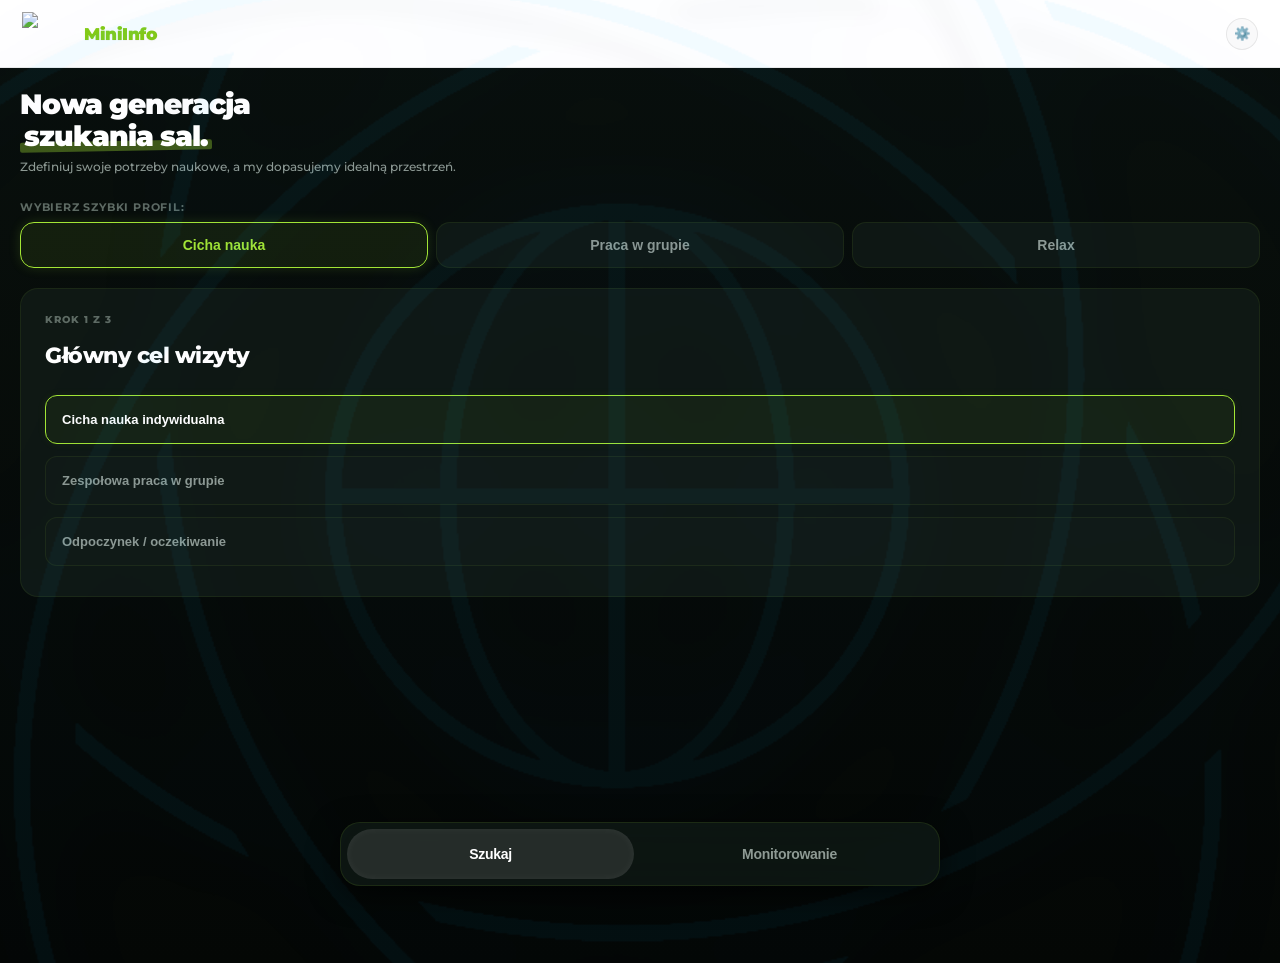
==== index.html @ 2d93aee8 "nono" ====
<!DOCTYPE html>
<html lang="pl">

<head>
    <meta charset="UTF-8">
    <meta name="viewport" content="width=device-width, initial-scale=1.0">
    <title>MiniInfo - Nowa Generacja Wyszukiwania</title>
    <link rel="stylesheet" href="styles.css">
    <link href="https://fonts.googleapis.com/css2?family=Montserrat:wght@400;500;600;700;800;900&display=swap"
        rel="stylesheet">
</head>

<body>

    <!-- App Wrapper -->
    <div class="app-wrapper">
        <!-- Tło ze znakiem wodnym -->
        <img src="mini_niebieski.png" class="watermark-bg" alt="watermark">

        <!-- App Header -->
        <header class="app-header">
            <div class="header-brand">
                <img src="../../raport3/logo_mini.png" alt="Logo" class="mini-logo">
                <span class="brand-title">MiniInfo</span>
            </div>
            <button class="btn-diag-toggle" onclick="toggleDiagnostic()" title="Konsola deweloperska">
                <span class="gear-icon">⚙️</span>
            </button>
        </header>

        <!-- Main Content Area -->
        <div class="app-content" id="app-content-scroll">

            <!-- SCREEN 1: PROFILE & SURVEY (ACTIVE BY DEFAULT) -->
            <div class="app-screen active" id="screen-profile">
                <!-- SURVEY VIEW -->
                <div id="survey-view" style="display: flex; flex-direction: column; gap: 20px;">

                    <!-- Hero Heading with Marker Highlight (Custom Human Look) -->
                    <div class="screen-hero">
                        <h2>Nowa generacja <br><span class="hero-highlight">szukania sal.</span></h2>
                        <p>Zdefiniuj swoje potrzeby naukowe, a my dopasujemy idealną przestrzeń.</p>
                    </div>

                    <!-- Profile Presets (Capsule style) -->
                    <div class="presets-section">
                        <span class="section-label">Wybierz szybki profil:</span>
                        <div class="profiles-group">
                            <button class="btn btn-profile active" id="prof-badacz"
                                onclick="selectPresetProfile('badacz')">
                                <span>Cicha nauka</span>
                            </button>
                            <button class="btn btn-profile" id="prof-projektant"
                                onclick="selectPresetProfile('projektant')">
                                <span>Praca w grupie</span>
                            </button>
                            <button class="btn btn-profile" id="prof-konsultant"
                                onclick="selectPresetProfile('konsultant')">
                                <span>Relax</span>
                            </button>
                        </div>
                    </div>

                    <!-- Minimalistic Survey Cards (Wizard layout) -->
                    <div class="survey-wizard">

                        <!-- Question 1 -->
                        <div class="survey-step" id="step-1">
                            <div class="survey-card large-card">
                                <span class="card-label">Krok 1 z 3</span>
                                <h3>Główny cel wizyty</h3>
                                <div class="minimal-options">
                                    <button class="btn btn-opt" id="opt-1-A"
                                        onclick="selectOption(1, 'A', 0.8, 0.1)">Cicha nauka indywidualna</button>
                                    <button class="btn btn-opt" id="opt-1-B"
                                        onclick="selectOption(1, 'B', 0.3, 0.5)">Zespołowa praca w grupie</button>
                                    <button class="btn btn-opt" id="opt-1-C"
                                        onclick="selectOption(1, 'C', 0.5, 0.4)">Odpoczynek / oczekiwanie</button>
                                </div>
                            </div>
                        </div>

                        <!-- Question 2 -->
                        <div class="survey-step" id="step-2" style="display: none;">
                            <div class="survey-card large-card">
                                <span class="card-label">Krok 2 z 3</span>
                                <h3>Wrażliwość na hałas</h3>
                                <div class="minimal-options">
                                    <button class="btn btn-opt" id="opt-2-A"
                                        onclick="selectOption(2, 'A', 1.0, 0.0)">Wysoka (Absolutna cisza)</button>
                                    <button class="btn btn-opt" id="opt-2-B"
                                        onclick="selectOption(2, 'B', 0.6, 0.3)">Średnia (Dopuszczam cichy
                                        szum)</button>
                                    <button class="btn btn-opt" id="opt-2-C"
                                        onclick="selectOption(2, 'C', 0.8, 0.7)">Niska (Hałas mi nie
                                        przeszkadza)</button>
                                </div>
                                <button class="btn btn-back" onclick="goToStep(1)">← Wróć do poprzedniego
                                    pytania</button>
                            </div>
                        </div>

                        <!-- Question 3 -->
                        <div class="survey-step" id="step-3" style="display: none;">
                            <div class="survey-card large-card">
                                <span class="card-label">Krok 3 z 3</span>
                                <h3>Tolerancja na ruch w sali</h3>
                                <div class="minimal-options">
                                    <button class="btn btn-opt" id="opt-3-A"
                                        onclick="selectOption(3, 'A', 0.7, 0.1)">Niska (Ruch mnie rozprasza)</button>
                                    <button class="btn btn-opt" id="opt-3-B"
                                        onclick="selectOption(3, 'B', 0.4, 0.4)">Średnia (Dopuszczam
                                        wejścia/wyjścia)</button>
                                    <button class="btn btn-opt" id="opt-3-C"
                                        onclick="selectOption(3, 'C', 0.1, 0.8)">Wysoka (Ruch jest mi obojętny)</button>
                                </div>
                                <button class="btn btn-back" onclick="goToStep(2)">← Wróć do poprzedniego
                                    pytania</button>
                            </div>
                        </div>

                    </div>

                </div> <!-- End survey-view -->

                <!-- RESULTS VIEW -->
                <div id="results-view" style="display: none; flex-direction: column; gap: 16px;">
                    <button class="btn"
                        style="align-self: flex-start; background: transparent; color: var(--text-secondary); border: none; font-size: 14px; font-weight: 800; padding: 0; cursor: pointer;"
                        onclick="hideRecommendations()">
                        ← Wróć do ankiety
                    </button>
                    <div class="screen-intro" style="margin-bottom: 0;">
                        <h2>Najlepsze dopasowania</h2>
                        <p>Sale idealne dla Twoich potrzeb, ułożone od najlepiej dopasowanej.</p>
                    </div>
                    <div class="rec-list" id="search-results-list">
                        <!-- Cards render dynamically -->
                    </div>
                </div>
            </div>

            <!-- SCREEN 2: MONITORING -->
            <div class="app-screen" id="screen-monitoring">
                <div class="screen-intro" style="margin-bottom: 10px;">
                    <h2>Monitorowanie</h2>
                    <p>Zajętość sal na wydziale w czasie rzeczywistym.</p>
                </div>

                <!-- Monitoring list -->
                <div class="recommendations-section">
                    <div class="rec-list" id="monitor-list">
                        <!-- Cards render dynamically -->
                    </div>
                </div>
            </div>

        </div>

        <!-- Bottom Navigation Bar (Custom Minimal Floating Dock) -->
        <nav class="app-navbar">
            <button class="nav-item active" id="tab-profile" onclick="switchToTab('profile')">
                <span class="nav-label">Szukaj</span>
            </button>
            <button class="nav-item" id="tab-monitoring" onclick="switchToTab('monitoring')">
                <span class="nav-label">Monitorowanie</span>
            </button>
        </nav>

        <!-- Hidden Diagnostic Log Panel (Slide-up modal) -->
        <div class="diagnostic-panel" id="diag-panel">
            <div class="diag-header">
                <h3>PTI ROCCHIO ALGORITHM LOGS</h3>
                <button class="btn-close-diag" onclick="toggleDiagnostic()">Gotowe</button>
            </div>
            <div class="diag-body" id="rocchio-logs">
                <div class="log-entry system">Uruchomiono aplikację mobilną MiniInfo.</div>
            </div>
        </div>
    </div>

    <!-- Script connection -->
    <script src="data.js"></script>
    <script src="app.js"></script>
</body>

</html>
---- styles.css ----
/* -------------------------------------------------------------
   MINIINFO PRESETS - PREMIUM HUMAN-DESIGNED MOBILE SYSTEM
   Inspired by modern dark-mode fintech and crypto app interfaces
   ------------------------------------------------------------- */

:root {
    --bg-black: #050806;
    --bg-dark-gray: #09100d;
    --card-bg: #0f1814;
    --border-color: rgba(163, 230, 53, 0.08);
    --border-active: #a3e635;

    --text-primary: #ffffff;
    --text-secondary: #8e9a94;
    --text-muted: #5e6b64;

    --neon-green: #a3e635;
    --neon-green-glow: rgba(163, 230, 53, 0.25);
    --emerald-match: #10b981;
    --amber-gold: #facc15;
    --crimson-red: #f87171;

    --grad-phone: linear-gradient(180deg, #09100d 0%, #040705 100%);
    --font-family: 'Montserrat', system-ui, -apple-system, sans-serif;
}

* {
    margin: 0;
    padding: 0;
    box-sizing: border-box;
    -webkit-tap-highlight-color: transparent;
}

body {
    background-color: #0b0e0c;
    color: var(--text-primary);
    font-family: var(--font-family);
    font-size: 14px;
    min-height: 100vh;
}

/* App Wrapper */
.app-wrapper {
    background: var(--grad-phone);
    width: 100%;
    min-height: 100vh;
    position: relative;
    display: flex;
    flex-direction: column;
    overflow: hidden;
}

.watermark-bg {
    position: absolute;
    top: 50%;
    left: 50%;
    transform: translate(-50%, -50%);
    width: 140vw;
    object-fit: contain;
    opacity: 0.05;
    z-index: 0;
    pointer-events: none;
}



/* Minimalistic App Header */
.app-header {
    height: 68px;
    padding: 0 22px;
    display: flex;
    justify-content: space-between;
    align-items: center;
    background-color: #ffffff;
    border-bottom: 1px solid rgba(0, 0, 0, 0.08);
}

.header-brand {
    display: flex;
    align-items: center;
    gap: 10px;
}

.mini-logo {
    height: 44px;
    width: auto;
    object-fit: contain;
}

.brand-title {
    font-size: 17px;
    font-weight: 900;
    letter-spacing: -0.5px;
    color: #84cc16;
    /* Premium neon/lime green visible on white */
    text-shadow: 0 1px 1px rgba(0, 0, 0, 0.03);
}

.btn-diag-toggle {
    background: rgba(0, 0, 0, 0.02);
    border: 1px solid rgba(0, 0, 0, 0.08);
    width: 32px;
    height: 32px;
    border-radius: 50%;
    display: flex;
    align-items: center;
    justify-content: center;
    cursor: pointer;
    outline: none;
    transition: all 0.2s;
}

.btn-diag-toggle:hover {
    border-color: #84cc16;
    background: rgba(132, 204, 22, 0.05);
}

/* Main content area */
.app-content {
    flex: 1;
    overflow-x: auto;
    overflow-y: hidden;
    display: flex;
    scroll-snap-type: x mandatory;
    scrollbar-width: none;
    -ms-overflow-style: none;
    scroll-behavior: smooth;
}

.app-content::-webkit-scrollbar {
    display: none;
}

/* Screens toggles */
.app-screen {
    display: flex;
    flex-direction: column;
    gap: 20px;
    flex: 0 0 100%;
    width: 100%;
    height: 100%;
    overflow-y: auto;
    scroll-snap-align: center;
    padding: 20px;
    padding-bottom: 90px;
}

/* Hero Heading and Marker Highlighter Effect (Matches "next gen" in image) */
.screen-hero {
    display: flex;
    flex-direction: column;
    gap: 6px;
    margin-bottom: 4px;
}

.screen-hero h2 {
    font-size: 28px;
    font-weight: 900;
    line-height: 1.15;
    letter-spacing: -1px;
}

.hero-highlight {
    position: relative;
    z-index: 1;
    white-space: nowrap;
    padding: 0 4px;
    display: inline-block;
}

.hero-highlight::after {
    content: '';
    position: absolute;
    bottom: 2px;
    left: 0;
    width: 100%;
    height: 30%;
    background: var(--neon-green);
    opacity: 0.35;
    z-index: -1;
    border-radius: 2px;
    transform: rotate(-1deg);
}

.screen-hero p {
    color: var(--text-secondary);
    font-size: 12px;
    font-weight: 500;
    line-height: 1.5;
}

/* Profile Capsule Presets */
.presets-section {
    display: flex;
    flex-direction: column;
    gap: 8px;
}

.section-label {
    font-size: 11px;
    font-weight: 700;
    text-transform: uppercase;
    letter-spacing: 0.8px;
    color: var(--text-muted);
}

.profiles-group {
    display: grid;
    grid-template-columns: repeat(3, 1fr);
    gap: 8px;
}

.btn-profile {
    background: var(--card-bg);
    border: 1px solid var(--border-color);
    color: var(--text-secondary);
    padding: 14px 8px;
    border-radius: 14px;
    display: flex;
    justify-content: center;
    align-items: center;
    cursor: pointer;
    font-size: 14px;
    font-weight: 800;
    transition: all 0.2s cubic-bezier(0.4, 0, 0.2, 1);
    outline: none;
}

.btn-profile:hover {
    border-color: rgba(163, 230, 53, 0.3);
}

.btn-profile.active {
    background: rgba(163, 230, 53, 0.08);
    border-color: var(--neon-green);
    color: var(--neon-green);
    box-shadow: 0 0 12px rgba(163, 230, 53, 0.15);
}

/* Survey Capsule Cards - Wizard */
.survey-wizard {
    display: flex;
    flex-direction: column;
}

.survey-step {
    display: flex;
    flex-direction: column;
    animation: fadeIn 0.3s ease;
}

@keyframes fadeIn {
    from {
        opacity: 0;
        transform: translateY(10px);
    }

    to {
        opacity: 1;
        transform: translateY(0);
    }
}

.survey-card {
    background: var(--card-bg);
    border: 1px solid var(--border-color);
    border-radius: 18px;
    padding: 14px;
    display: flex;
    flex-direction: column;
    gap: 10px;
}

.large-card {
    padding: 24px;
    gap: 16px;
}

.large-card h3 {
    font-size: 22px;
    font-weight: 800;
    margin-bottom: 10px;
    letter-spacing: -0.5px;
}

.large-card .btn-opt {
    padding: 16px;
    font-size: 13px;
    border-radius: 12px;
    margin-bottom: 6px;
}

.btn-back {
    background: transparent;
    border: none;
    color: var(--text-secondary);
    font-size: 12px;
    font-weight: 700;
    cursor: pointer;
    align-self: flex-start;
    padding: 8px 0;
    margin-top: 10px;
    transition: color 0.2s;
}

.btn-back:hover {
    color: var(--neon-green);
}



.card-label {
    font-size: 10px;
    font-weight: 800;
    text-transform: uppercase;
    letter-spacing: 1px;
    color: var(--text-muted);
}

.minimal-options {
    display: flex;
    flex-direction: column;
    gap: 6px;
}

.btn-opt {
    background: rgba(255, 255, 255, 0.01);
    border: 1px solid var(--border-color);
    color: var(--text-secondary);
    padding: 10px 14px;
    border-radius: 10px;
    font-size: 11.5px;
    text-align: left;
    font-weight: 600;
    cursor: pointer;
    transition: all 0.2s;
    outline: none;
}

.btn-opt:hover {
    border-color: rgba(255, 255, 255, 0.15);
    color: var(--text-primary);
}

.btn-opt.selected {
    background: rgba(163, 230, 53, 0.05);
    border-color: var(--neon-green);
    color: var(--text-primary);
    box-shadow: 0 0 10px rgba(163, 230, 53, 0.06);
}

/* Let's Start / Primary Button */
.btn-search-primary {
    background: var(--neon-green);
    border: none;
    color: var(--bg-black);
    padding: 15px;
    border-radius: 16px;
    font-size: 13.5px;
    font-weight: 800;
    cursor: pointer;
    transition: all 0.2s;
    outline: none;
    display: flex;
    justify-content: center;
    align-items: center;
    gap: 8px;
    box-shadow: 0 6px 20px rgba(163, 230, 53, 0.25);
    margin-top: 4px;
}

.btn-search-primary:active {
    transform: scale(0.98);
}

.arrow-right {
    font-size: 15px;
    font-weight: 800;
}

/* -------------------------------------------------------------
   SCREEN 2: Circular Top Recommendation Gauge (Matches image!)
   ------------------------------------------------------------- */
.top-recommendation-gauge {
    display: flex;
    justify-content: center;
    align-items: center;
    padding: 10px 0;
    margin-bottom: 4px;
}

.gauge-circle-outer {
    width: 178px;
    height: 178px;
    border-radius: 50%;
    /* Gradient progress ring */
    background: conic-gradient(var(--neon-green) 0%,
            var(--emerald-match) 40%,
            #0284c7 75%,
            var(--neon-green) 100%);
    display: flex;
    justify-content: center;
    align-items: center;
    box-shadow:
        0 10px 25px rgba(0, 0, 0, 0.5),
        0 0 30px rgba(163, 230, 53, 0.15);
    position: relative;
    animation: circleRotateIn 0.8s cubic-bezier(0.34, 1.56, 0.64, 1) forwards;
}

@keyframes circleRotateIn {
    from {
        transform: scale(0.8) rotate(-90deg);
        opacity: 0;
    }

    to {
        transform: scale(1) rotate(0deg);
        opacity: 1;
    }
}

.gauge-circle-inner {
    width: 162px;
    height: 162px;
    border-radius: 50%;
    background-color: #0b120f;
    display: flex;
    flex-direction: column;
    align-items: center;
    justify-content: center;
    gap: 2px;
    position: relative;
    border: 1px solid rgba(255, 255, 255, 0.02);
}

.gauge-label {
    font-size: 9px;
    font-weight: 800;
    color: var(--text-muted);
    text-transform: uppercase;
    letter-spacing: 1px;
}

.gauge-value {
    font-size: 38px;
    font-weight: 900;
    letter-spacing: -1.5px;
    background: linear-gradient(180deg, #ffffff 0%, #cbd5e1 100%);
    -webkit-background-clip: text;
    -webkit-text-fill-color: transparent;
    text-shadow: 0 4px 10px rgba(0, 0, 0, 0.3);
}

.gauge-room-name {
    font-size: 11.5px;
    font-weight: 700;
    color: var(--neon-green);
    text-align: center;
    max-width: 140px;
    white-space: nowrap;
    overflow: hidden;
    text-overflow: ellipsis;
}

/* 2D Floor Plan Minimap Layout */
.map-section {
    display: flex;
    flex-direction: column;
    gap: 8px;
}

.minimap-container {
    display: grid;
    grid-template-columns: 2fr 1fr 2fr;
    grid-template-rows: 56px 36px 56px;
    gap: 6px;
    background: rgba(10, 18, 14, 0.5);
    border: 1px solid var(--border-color);
    border-radius: 20px;
    padding: 10px;
    box-shadow: inset 0 2px 10px rgba(0, 0, 0, 0.4);
}

.map-room-block {
    border-radius: 10px;
    border: 1.5px solid var(--border-color);
    background: rgba(255, 255, 255, 0.01);
    display: flex;
    flex-direction: column;
    align-items: center;
    justify-content: center;
    gap: 1px;
    cursor: pointer;
    transition: all 0.25s cubic-bezier(0.4, 0, 0.2, 1);
}

.map-room-block h5 {
    font-size: 10.5px;
    font-weight: 800;
}

.map-room-block span {
    font-size: 8px;
    font-weight: 600;
}

.map-corridor {
    grid-column: 1 / 4;
    grid-row: 2;
    background: rgba(255, 255, 255, 0.02);
    border: 1.5px dashed rgba(255, 255, 255, 0.06);
    border-radius: 6px;
    display: flex;
    align-items: center;
    justify-content: center;
    font-size: 8px;
    font-weight: 800;
    color: var(--text-muted);
    letter-spacing: 2px;
    text-transform: uppercase;
    cursor: pointer;
    transition: all 0.2s;
}

.map-high {
    border-color: var(--neon-green);
    background: rgba(163, 230, 53, 0.07);
    color: var(--neon-green);
    box-shadow: inset 0 0 10px rgba(163, 230, 53, 0.08);
}

.map-med {
    border-color: var(--amber-gold);
    background: rgba(250, 204, 21, 0.07);
    color: var(--amber-gold);
}

.map-low {
    border-color: var(--crimson-red);
    background: rgba(248, 113, 113, 0.07);
    color: var(--crimson-red);
}

/* Recommendations & Sliders Lists */
.recommendations-section {
    display: flex;
    flex-direction: column;
    gap: 8px;
}

.rec-list,
.sensor-list {
    display: flex;
    flex-direction: column;
    gap: 8px;
}

/* Premium Card Layout (Crypto card styled) */
.rec-card,
.sensor-room-card {
    background: rgba(10, 18, 14, 0.5);
    border: 1px solid var(--border-color);
    border-radius: 18px;
    padding: 14px;
    display: flex;
    flex-direction: column;
    gap: 10px;
    animation: cardAnimIn 0.3s ease-out forwards;
}

@keyframes cardAnimIn {
    from {
        opacity: 0;
        transform: translateY(8px);
    }

    to {
        opacity: 1;
        transform: translateY(0);
    }
}

.rec-card-main {
    display: flex;
    justify-content: space-between;
    align-items: center;
}

.rec-room-info h4 {
    font-size: 15px;
    font-weight: 750;
    letter-spacing: -0.3px;
}

.rec-match-badge {
    padding: 3px 8px;
    border-radius: 8px;
    font-size: 10px;
    font-weight: 800;
}

.match-high {
    background: rgba(163, 230, 53, 0.1);
    color: var(--neon-green);
}

.match-med {
    background: rgba(250, 204, 21, 0.1);
    color: var(--amber-gold);
}

.match-low {
    background: rgba(248, 113, 113, 0.1);
    color: var(--crimson-red);
}

/* Card metrics progress columns */
.rec-features {
    display: flex;
    gap: 10px;
    background: rgba(0, 0, 0, 0.25);
    padding: 8px 12px;
    border-radius: 10px;
}

.rec-feat-col {
    flex: 1;
    display: flex;
    flex-direction: column;
    gap: 3px;
}

.rec-feat-label {
    font-size: 7.5px;
    font-weight: 800;
    color: var(--text-muted);
    text-transform: uppercase;
    letter-spacing: 0.5px;
}

.rec-feat-bar-container {
    height: 3px;
    background: rgba(255, 255, 255, 0.04);
    border-radius: 99px;
    overflow: hidden;
}

.rec-feat-bar {
    height: 100%;
    border-radius: 99px;
    transition: width 0.3s;
}

/* Clean micro action pill badges */
.rec-actions {
    display: flex;
    justify-content: flex-end;
    gap: 6px;
    border-top: 1px solid rgba(255, 255, 255, 0.02);
    padding-top: 8px;
}

.btn-feedback {
    background: rgba(255, 255, 255, 0.02);
    border: 1px solid var(--border-color);
    color: var(--text-secondary);
    padding: 5px 10px;
    font-size: 9.5px;
    font-weight: 700;
    border-radius: 8px;
    cursor: pointer;
    outline: none;
    transition: all 0.2s;
}

.btn-feedback:hover {
    border-color: rgba(248, 113, 113, 0.3);
    color: #fca5a5;
    background: rgba(248, 113, 113, 0.05);
}

/* Sensor Control Cards */
.room-card-header {
    display: flex;
    justify-content: space-between;
    align-items: center;
    border-bottom: 1px solid rgba(255, 255, 255, 0.03);
    padding-bottom: 6px;
}

.room-card-header h4 {
    font-size: 13.5px;
    font-weight: 750;
}

.room-cap-badge {
    font-size: 9px;
    font-weight: 700;
    color: var(--text-muted);
}

.sliders-group {
    display: flex;
    flex-direction: column;
    gap: 8px;
}

.slider-container {
    display: flex;
    flex-direction: column;
    gap: 2px;
}

.slider-label-row {
    display: flex;
    justify-content: space-between;
    font-size: 9px;
    font-weight: 700;
    color: var(--text-secondary);
}

.slider-value {
    color: var(--text-primary);
    font-weight: 800;
}

/* Sleek Capsule Sliders */
.tech-range {
    -webkit-appearance: none;
    appearance: none;
    width: 100%;
    height: 4px;
    border-radius: 99px;
    background: rgba(255, 255, 255, 0.04);
    outline: none;
    cursor: pointer;
}

.tech-range::-webkit-slider-thumb {
    -webkit-appearance: none;
    appearance: none;
    width: 12px;
    height: 12px;
    border-radius: 50%;
    background: var(--text-primary);
    border: 2px solid var(--neon-green);
    box-shadow: 0 0 6px var(--neon-green-glow);
    transition: transform 0.15s;
}

.tech-range::-webkit-slider-thumb:hover {
    transform: scale(1.2);
}

/* -------------------------------------------------------------
   Custom floating mobile dock (Nav Bar)
   ------------------------------------------------------------- */
.app-navbar {
    position: fixed;
    bottom: 14px;
    left: 50%;
    transform: translateX(-50%);
    width: calc(100% - 28px);
    max-width: 600px;
    height: 64px;
    background: rgba(15, 24, 20, 0.85);
    border: 1px solid rgba(163, 230, 53, 0.1);
    backdrop-filter: blur(25px);
    border-radius: 20px;
    display: grid;
    grid-template-columns: repeat(2, 1fr);
    box-shadow: 0 8px 30px rgba(0, 0, 0, 0.6);
    z-index: 100;
}

.nav-item {
    background: transparent;
    border: none;
    display: flex;
    flex-direction: column;
    align-items: center;
    justify-content: center;
    cursor: pointer;
    outline: none;
    transition: all 0.3s ease;
    border-radius: 99px;
    margin: 6px;
    padding: 10px 0;
}

.nav-label {
    font-size: 14px;
    font-weight: 800;
    color: var(--text-secondary);
    transition: all 0.25s cubic-bezier(0.4, 0, 0.2, 1);
    letter-spacing: -0.3px;
}

.nav-item.active {
    background: rgba(255, 255, 255, 0.1);
    /* White-ish bubble background */
    box-shadow: inset 0 0 10px rgba(255, 255, 255, 0.05);
}

.nav-item.active .nav-label {
    color: #ffffff;
    /* Bright white text */
}

/* Slide-up Diagnostic Drawer Modal */
.diagnostic-panel {
    position: fixed;
    bottom: -100%;
    left: 0;
    right: 0;
    height: 260px;
    background: #090e0c;
    border-top: 1.5px solid var(--border-color);
    border-radius: 24px 24px 0 0;
    z-index: 200;
    display: flex;
    flex-direction: column;
    transition: bottom 0.3s cubic-bezier(0.4, 0, 0.2, 1);
    box-shadow: 0 -15px 40px rgba(0, 0, 0, 0.7);
}

.diagnostic-panel.active {
    bottom: 0;
}

.diag-header {
    padding: 14px 22px;
    border-bottom: 1px solid var(--border-color);
    display: flex;
    justify-content: space-between;
    align-items: center;
}

.diag-header h3 {
    font-size: 10px;
    font-weight: 800;
    color: var(--text-muted);
    text-transform: uppercase;
    letter-spacing: 0.8px;
}

.btn-close-diag {
    background: transparent;
    border: none;
    color: var(--neon-green);
    font-weight: 700;
    font-size: 11.5px;
    cursor: pointer;
    outline: none;
}

.diag-body {
    flex: 1;
    padding: 14px;
    overflow-y: auto;
    font-family: 'Courier New', monospace;
    font-size: 9px;
    display: flex;
    flex-direction: column;
    gap: 4px;
    background: #030504;
}

.log-entry {
    padding-left: 10px;
    position: relative;
    color: var(--text-secondary);
}

.log-entry::before {
    content: '>';
    position: absolute;
    left: 0;
    color: var(--neon-green);
}

.log-entry.system {
    color: #818cf8;
}

.log-entry.success {
    color: var(--neon-green);
}

.log-entry.warning {
    color: var(--amber-gold);
}

.log-entry.danger {
    color: var(--crimson-red);
}

/* Responsive viewports */
@media (max-width: 480px) {
    body {
        padding: 0;
        background-color: var(--bg-black);
    }

    .phone-wrapper {
        width: 100vw;
        height: 100vh;
        border-radius: 0;
        border: none;
    }
}

/* Monitoring Dashboard Cards */
.monitor-card {
    background: rgba(10, 18, 14, 0.4);
    border: 1px solid var(--border-color);
    border-radius: 14px;
    padding: 14px 16px;
    display: flex;
    flex-direction: column;
    gap: 12px;
    animation: cardAnimIn 0.3s ease-out forwards;
    margin-bottom: 8px;
}

.monitor-info {
    display: flex;
    flex-direction: column;
    gap: 4px;
}

.monitor-info h4 {
    font-size: 15px;
    font-weight: 800;
    color: var(--text-primary);
}

.monitor-meta {
    display: flex;
    align-items: center;
    gap: 6px;
    font-size: 11px;
    color: var(--text-muted);
    font-weight: 600;
}

.status-dot {
    width: 8px;
    height: 8px;
    border-radius: 50%;
    box-shadow: 0 0 8px currentColor;
}

.meta-divider {
    opacity: 0.3;
}

.monitor-stats {
    display: flex;
    flex-direction: column;
    gap: 6px;
}

.monitor-stat-row {
    display: flex;
    justify-content: space-between;
    font-size: 10px;
    font-weight: 700;
    color: var(--text-secondary);
    text-transform: uppercase;
    letter-spacing: 0.5px;
}

.monitor-bar-bg {
    width: 100%;
    height: 6px;
    background: rgba(255, 255, 255, 0.05);
    border-radius: 99px;
    overflow: hidden;
}

.monitor-bar-fill {
    height: 100%;
    border-radius: 99px;
    transition: width 0.4s ease-out, background-color 0.4s ease;
}
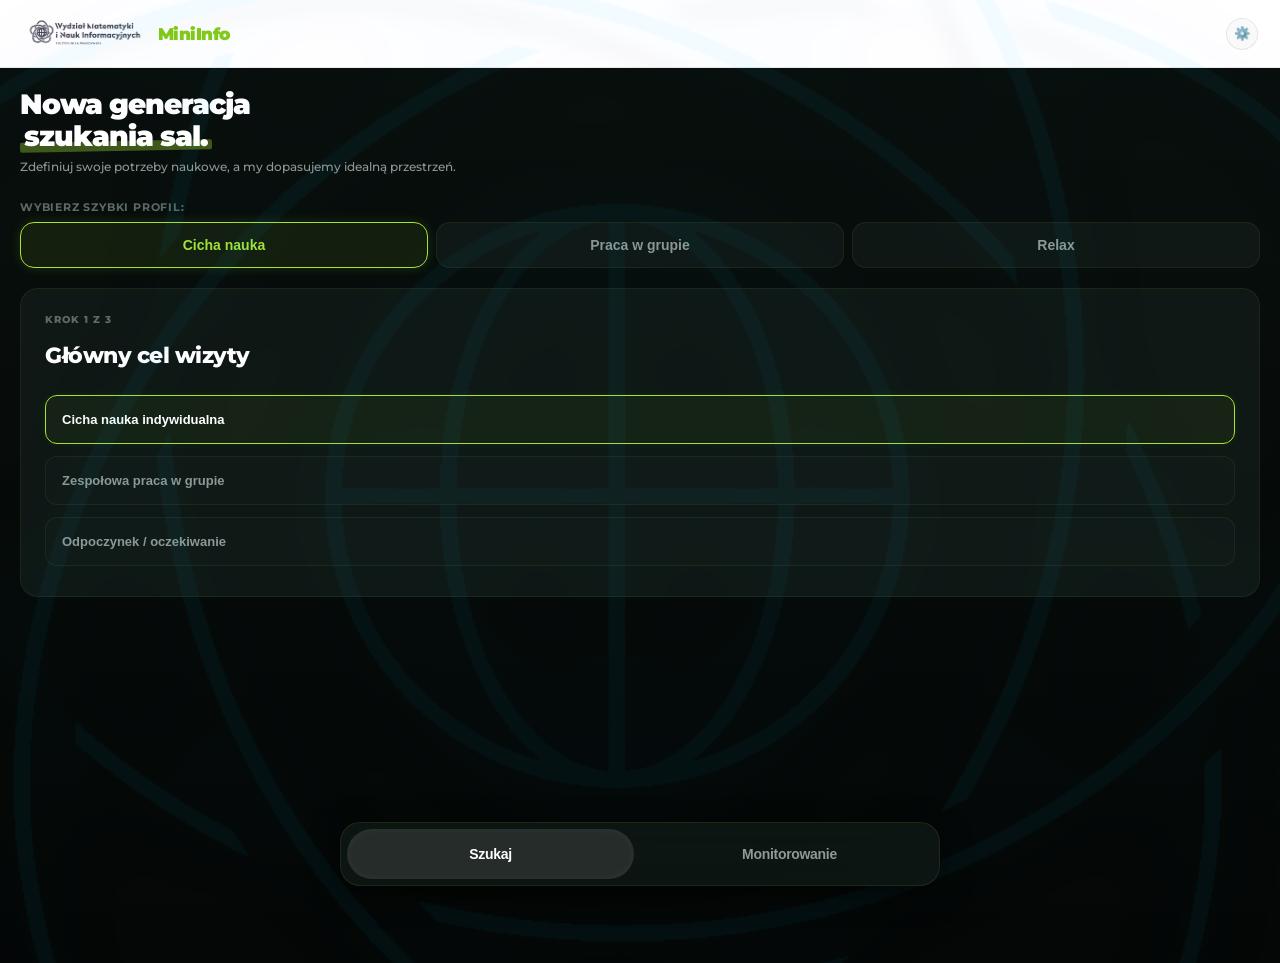
==== commit 0215fbbc: "logo" ====
--- a/index.html
+++ b/index.html
@@ -20,7 +20,7 @@
         <!-- App Header -->
         <header class="app-header">
             <div class="header-brand">
-                <img src="../../raport3/logo_mini.png" alt="Logo" class="mini-logo">
+                <img src="logo_mini.png" alt="Logo" class="mini-logo">
                 <span class="brand-title">MiniInfo</span>
             </div>
             <button class="btn-diag-toggle" onclick="toggleDiagnostic()" title="Konsola deweloperska">
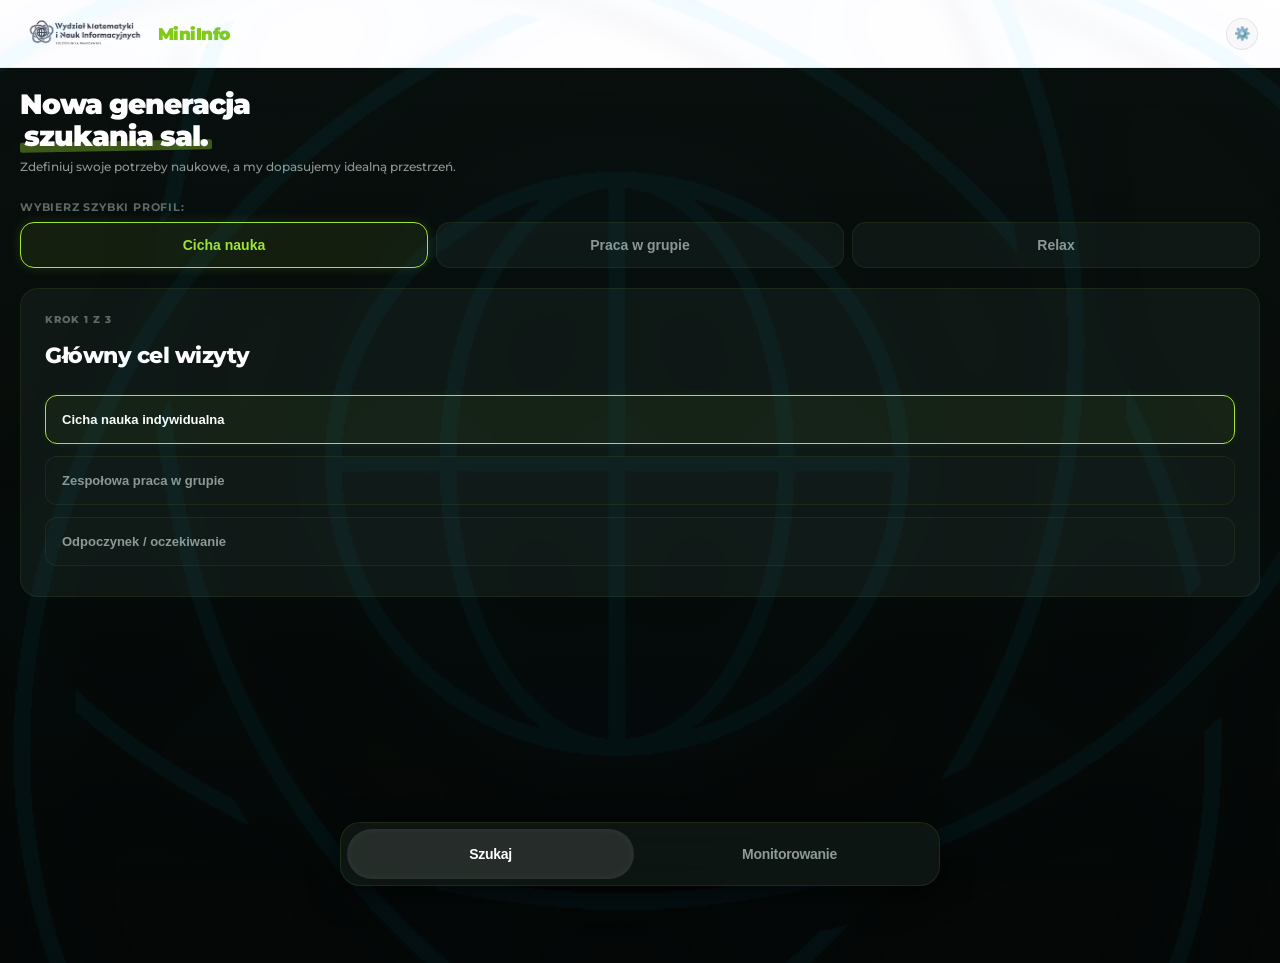
==== commit 52d1bedb: "nowy layout" ====
--- a/index.html
+++ b/index.html
@@ -137,6 +137,9 @@
                     <div class="rec-list" id="search-results-list">
                         <!-- Cards render dynamically -->
                     </div>
+                    <button class="btn-search-primary" style="margin-top: 10px;" onclick="hideRecommendations()">
+                        Wróć do ankiety
+                    </button>
                 </div>
             </div>
 
--- a/styles.css
+++ b/styles.css
@@ -51,7 +51,7 @@
 }
 
 .watermark-bg {
-    position: absolute;
+    position: fixed;
     top: 50%;
     left: 50%;
     transform: translate(-50%, -50%);
@@ -984,4 +984,22 @@
     height: 100%;
     border-radius: 99px;
     transition: width 0.4s ease-out, background-color 0.4s ease;
+}
+
+/* Best Match Card (First Item) Highlight */
+#search-results-list .rec-card:first-child {
+    border: 2px solid var(--neon-green);
+    background: rgba(163, 230, 53, 0.08);
+    padding: 18px;
+    box-shadow: 0 4px 20px rgba(163, 230, 53, 0.15);
+    margin-bottom: 15px;
+}
+
+#search-results-list .rec-card:first-child .rec-room-info h4 {
+    font-size: 18px;
+}
+
+#search-results-list .rec-card:first-child .rec-match-badge {
+    font-size: 12px;
+    padding: 6px 14px;
 }
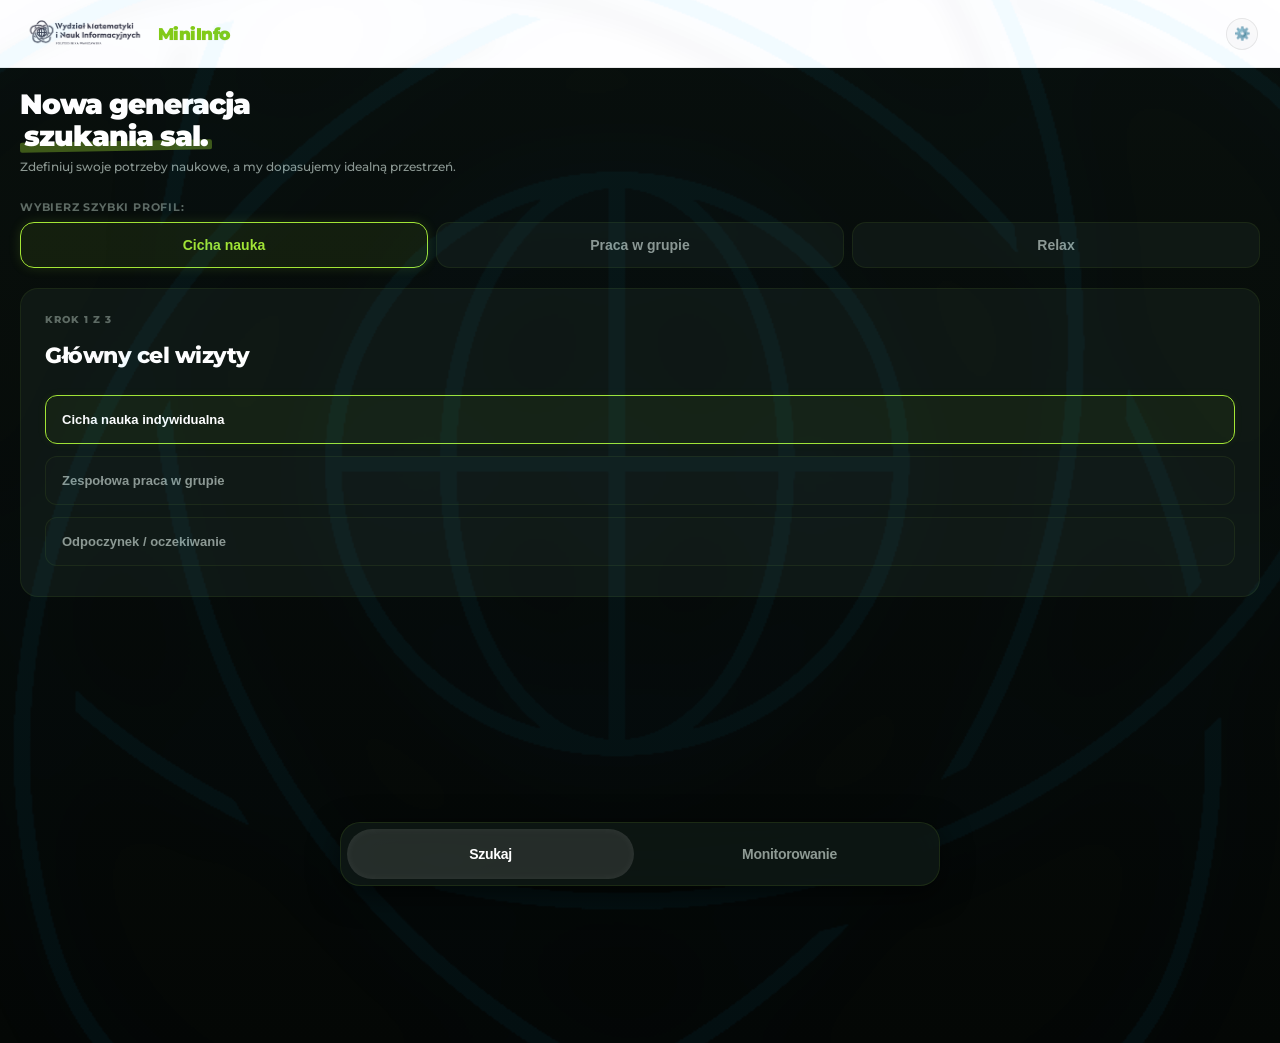
==== commit 617d457b: "dodany przysik bledu" ====
--- a/index.html
+++ b/index.html
@@ -140,6 +140,9 @@
                     <button class="btn-search-primary" style="margin-top: 10px;" onclick="hideRecommendations()">
                         Wróć do ankiety
                     </button>
+                    <button class="btn-search-primary" style="margin-top: 10px; background-color: var(--crimson-red); color: white;" onclick="openReportModal()">
+                        Zgłoś błąd
+                    </button>
                 </div>
             </div>
 
@@ -156,6 +159,10 @@
                         <!-- Cards render dynamically -->
                     </div>
                 </div>
+
+                <button class="btn-search-primary" style="margin-top: 15px; background-color: var(--crimson-red); color: white;" onclick="openReportModal()">
+                    Zgłoś błąd
+                </button>
             </div>
 
         </div>
@@ -180,6 +187,48 @@
                 <div class="log-entry system">Uruchomiono aplikację mobilną MiniInfo.</div>
             </div>
         </div>
+
+        <!-- Global Report Modal -->
+        <div id="report-modal-overlay" style="display: none; position: fixed; top: 0; left: 0; width: 100vw; height: 100vh; background: rgba(0, 0, 0, 0.7); backdrop-filter: blur(5px); z-index: 1000; justify-content: center; align-items: center;">
+            <div class="report-panel" style="display: flex; flex-direction: column; gap: 16px; padding: 24px; background: rgba(15, 24, 20, 0.95); border: 1px solid var(--crimson-red); border-radius: 20px; width: 90%; max-width: 400px; box-shadow: 0 10px 40px rgba(0,0,0,0.8);">
+                <div style="display: flex; justify-content: space-between; align-items: center;">
+                    <p style="font-size: 16px; color: var(--crimson-red); font-weight: 800;">Zgłoś nieprawidłowe dane:</p>
+                    <button style="background: none; border: none; color: white; font-size: 28px; cursor: pointer; line-height: 1;" onclick="closeReportModal()">&times;</button>
+                </div>
+                
+                <div class="slider-container">
+                    <span style="font-size: 12px; font-weight: 700; color: var(--text-muted); margin-bottom: 6px;">Wybierz salę:</span>
+                    <select id="modal-report-select" style="background: var(--bg-black); color: var(--text-primary); border: 1px solid var(--border-color); padding: 12px; border-radius: 10px; font-size: 14px; outline: none;" onchange="updateModalSliders()">
+                    </select>
+                </div>
+                
+                <div class="slider-container">
+                    <div class="slider-label-row">
+                        <span style="font-size: 12px;">Zajętość:</span>
+                        <span class="slider-value" id="modal-rep-val-O" style="font-size: 12px;">0%</span>
+                    </div>
+                    <input type="range" class="tech-range" id="modal-rep-O" min="0" max="1" step="0.05" value="0" oninput="updateModalRepVal('O', this.value)">
+                </div>
+
+                <div class="slider-container">
+                    <div class="slider-label-row">
+                        <span style="font-size: 12px;">Szum:</span>
+                        <span class="slider-value" id="modal-rep-val-S" style="font-size: 12px;">0%</span>
+                    </div>
+                    <input type="range" class="tech-range" id="modal-rep-S" min="0" max="1" step="0.05" value="0" oninput="updateModalRepVal('S', this.value)">
+                </div>
+
+                <div class="slider-container">
+                    <div class="slider-label-row">
+                        <span style="font-size: 12px;">Dynamika:</span>
+                        <span class="slider-value" id="modal-rep-val-D" style="font-size: 12px;">0%</span>
+                    </div>
+                    <input type="range" class="tech-range" id="modal-rep-D" min="0" max="1" step="0.05" value="0" oninput="updateModalRepVal('D', this.value)">
+                </div>
+                
+                <button class="btn-search-primary" style="padding: 14px; font-size: 14px; margin-top: 10px; background-color: var(--crimson-red); color: white; box-shadow: 0 4px 15px rgba(248,113,113,0.4);" onclick="submitReportModal()">Wyślij poprawkę</button>
+            </div>
+        </div>
     </div>
 
     <!-- Script connection -->
--- a/styles.css
+++ b/styles.css
@@ -1002,4 +1002,24 @@
 #search-results-list .rec-card:first-child .rec-match-badge {
     font-size: 12px;
     padding: 6px 14px;
+}
+
+/* Report Error Button */
+.btn-report {
+    background: transparent;
+    border: 1px solid var(--border-color);
+    color: var(--crimson-red);
+    padding: 6px 12px;
+    font-size: 10px;
+    font-weight: 800;
+    border-radius: 8px;
+    cursor: pointer;
+    transition: all 0.2s;
+    text-transform: uppercase;
+    letter-spacing: 0.5px;
+}
+
+.btn-report:hover {
+    background: rgba(248, 113, 113, 0.1);
+    border-color: rgba(248, 113, 113, 0.4);
 }
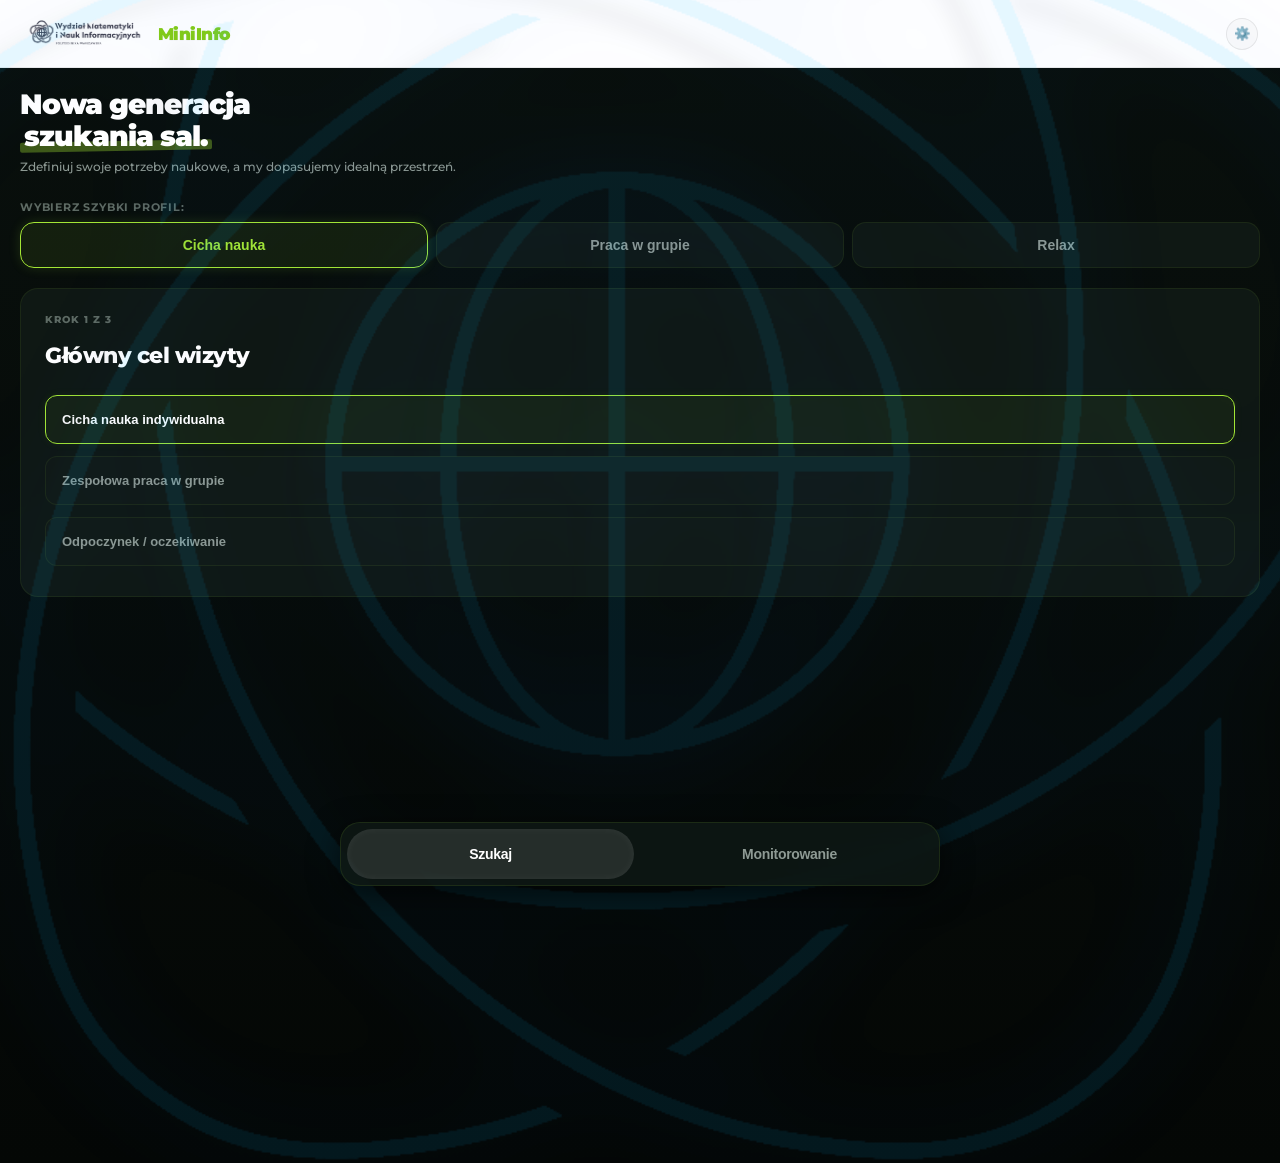
==== commit 6f044338: "dodane prawdizwe dane xd" ====
--- a/index.html
+++ b/index.html
@@ -5,7 +5,7 @@
     <meta charset="UTF-8">
     <meta name="viewport" content="width=device-width, initial-scale=1.0">
     <title>MiniInfo - Nowa Generacja Wyszukiwania</title>
-    <link rel="stylesheet" href="styles.css">
+    <link rel="stylesheet" href="styles.css?v=3">
     <link href="https://fonts.googleapis.com/css2?family=Montserrat:wght@400;500;600;700;800;900&display=swap"
         rel="stylesheet">
 </head>
@@ -188,52 +188,54 @@
             </div>
         </div>
 
-        <!-- Global Report Modal -->
-        <div id="report-modal-overlay" style="display: none; position: fixed; top: 0; left: 0; width: 100vw; height: 100vh; background: rgba(0, 0, 0, 0.7); backdrop-filter: blur(5px); z-index: 1000; justify-content: center; align-items: center;">
-            <div class="report-panel" style="display: flex; flex-direction: column; gap: 16px; padding: 24px; background: rgba(15, 24, 20, 0.95); border: 1px solid var(--crimson-red); border-radius: 20px; width: 90%; max-width: 400px; box-shadow: 0 10px 40px rgba(0,0,0,0.8);">
-                <div style="display: flex; justify-content: space-between; align-items: center;">
-                    <p style="font-size: 16px; color: var(--crimson-red); font-weight: 800;">Zgłoś nieprawidłowe dane:</p>
-                    <button style="background: none; border: none; color: white; font-size: 28px; cursor: pointer; line-height: 1;" onclick="closeReportModal()">&times;</button>
-                </div>
-                
-                <div class="slider-container">
-                    <span style="font-size: 12px; font-weight: 700; color: var(--text-muted); margin-bottom: 6px;">Wybierz salę:</span>
-                    <select id="modal-report-select" style="background: var(--bg-black); color: var(--text-primary); border: 1px solid var(--border-color); padding: 12px; border-radius: 10px; font-size: 14px; outline: none;" onchange="updateModalSliders()">
-                    </select>
-                </div>
-                
-                <div class="slider-container">
-                    <div class="slider-label-row">
-                        <span style="font-size: 12px;">Zajętość:</span>
-                        <span class="slider-value" id="modal-rep-val-O" style="font-size: 12px;">0%</span>
-                    </div>
-                    <input type="range" class="tech-range" id="modal-rep-O" min="0" max="1" step="0.05" value="0" oninput="updateModalRepVal('O', this.value)">
-                </div>
-
-                <div class="slider-container">
-                    <div class="slider-label-row">
-                        <span style="font-size: 12px;">Szum:</span>
-                        <span class="slider-value" id="modal-rep-val-S" style="font-size: 12px;">0%</span>
-                    </div>
-                    <input type="range" class="tech-range" id="modal-rep-S" min="0" max="1" step="0.05" value="0" oninput="updateModalRepVal('S', this.value)">
-                </div>
-
-                <div class="slider-container">
-                    <div class="slider-label-row">
-                        <span style="font-size: 12px;">Dynamika:</span>
-                        <span class="slider-value" id="modal-rep-val-D" style="font-size: 12px;">0%</span>
-                    </div>
-                    <input type="range" class="tech-range" id="modal-rep-D" min="0" max="1" step="0.05" value="0" oninput="updateModalRepVal('D', this.value)">
-                </div>
-                
-                <button class="btn-search-primary" style="padding: 14px; font-size: 14px; margin-top: 10px; background-color: var(--crimson-red); color: white; box-shadow: 0 4px 15px rgba(248,113,113,0.4);" onclick="submitReportModal()">Wyślij poprawkę</button>
-            </div>
+    </div>
+
+    <!-- Global Report Modal (Moved outside app-wrapper for mobile Safari compatibility) -->
+    <div id="report-modal-overlay" style="display: none; position: fixed; top: 0; left: 0; width: 100%; height: 100%; background: rgba(0, 0, 0, 0.7); backdrop-filter: blur(5px); z-index: 9999; justify-content: center; align-items: center;">
+        <div class="report-panel" style="display: flex; flex-direction: column; gap: 16px; padding: 24px; background: rgba(15, 24, 20, 0.95); border: 1px solid var(--crimson-red); border-radius: 20px; width: 90%; max-width: 400px; box-shadow: 0 10px 40px rgba(0,0,0,0.8);">
+            <div style="display: flex; justify-content: space-between; align-items: center;">
+                <p style="font-size: 16px; color: var(--crimson-red); font-weight: 800;">Zgłoś nieprawidłowe dane:</p>
+                <button style="background: none; border: none; color: white; font-size: 28px; cursor: pointer; line-height: 1;" onclick="closeReportModal()">&times;</button>
+            </div>
+            
+            <div class="slider-container">
+                <span style="font-size: 12px; font-weight: 700; color: var(--text-muted); margin-bottom: 6px;">Wybierz salę:</span>
+                <select id="modal-report-select" style="background: var(--bg-black); color: var(--text-primary); border: 1px solid var(--border-color); padding: 12px; border-radius: 10px; font-size: 14px; outline: none;" onchange="updateModalSliders()">
+                </select>
+            </div>
+            
+            <div class="slider-container">
+                <div class="slider-label-row">
+                    <span style="font-size: 12px;">Zajętość:</span>
+                    <span class="slider-value" id="modal-rep-val-O" style="font-size: 12px;">0%</span>
+                </div>
+                <input type="range" class="tech-range" id="modal-rep-O" min="0" max="1" step="0.05" value="0" oninput="updateModalRepVal('O', this.value)">
+            </div>
+
+            <div class="slider-container">
+                <div class="slider-label-row">
+                    <span style="font-size: 12px;">Szum:</span>
+                    <span class="slider-value" id="modal-rep-val-S" style="font-size: 12px;">0%</span>
+                </div>
+                <input type="range" class="tech-range" id="modal-rep-S" min="0" max="1" step="0.05" value="0" oninput="updateModalRepVal('S', this.value)">
+            </div>
+
+            <div class="slider-container">
+                <div class="slider-label-row">
+                    <span style="font-size: 12px;">Dynamika:</span>
+                    <span class="slider-value" id="modal-rep-val-D" style="font-size: 12px;">0%</span>
+                </div>
+                <input type="range" class="tech-range" id="modal-rep-D" min="0" max="1" step="0.05" value="0" oninput="updateModalRepVal('D', this.value)">
+            </div>
+            
+            <button class="btn-search-primary" style="padding: 14px; font-size: 14px; margin-top: 10px; background-color: var(--crimson-red); color: white; box-shadow: 0 4px 15px rgba(248,113,113,0.4);" onclick="submitReportModal()">Wyślij poprawkę</button>
         </div>
     </div>
 
     <!-- Script connection -->
-    <script src="data.js"></script>
-    <script src="app.js"></script>
+    <script src="data.js?v=3"></script>
+    <script src="app.js?v=3"></script>
+    <script src="randomizer.js?v=1"></script>
 </body>
 
 </html>
--- a/styles.css
+++ b/styles.css
@@ -57,7 +57,7 @@
     transform: translate(-50%, -50%);
     width: 140vw;
     object-fit: contain;
-    opacity: 0.05;
+    opacity: 0.1;
     z-index: 0;
     pointer-events: none;
 }
